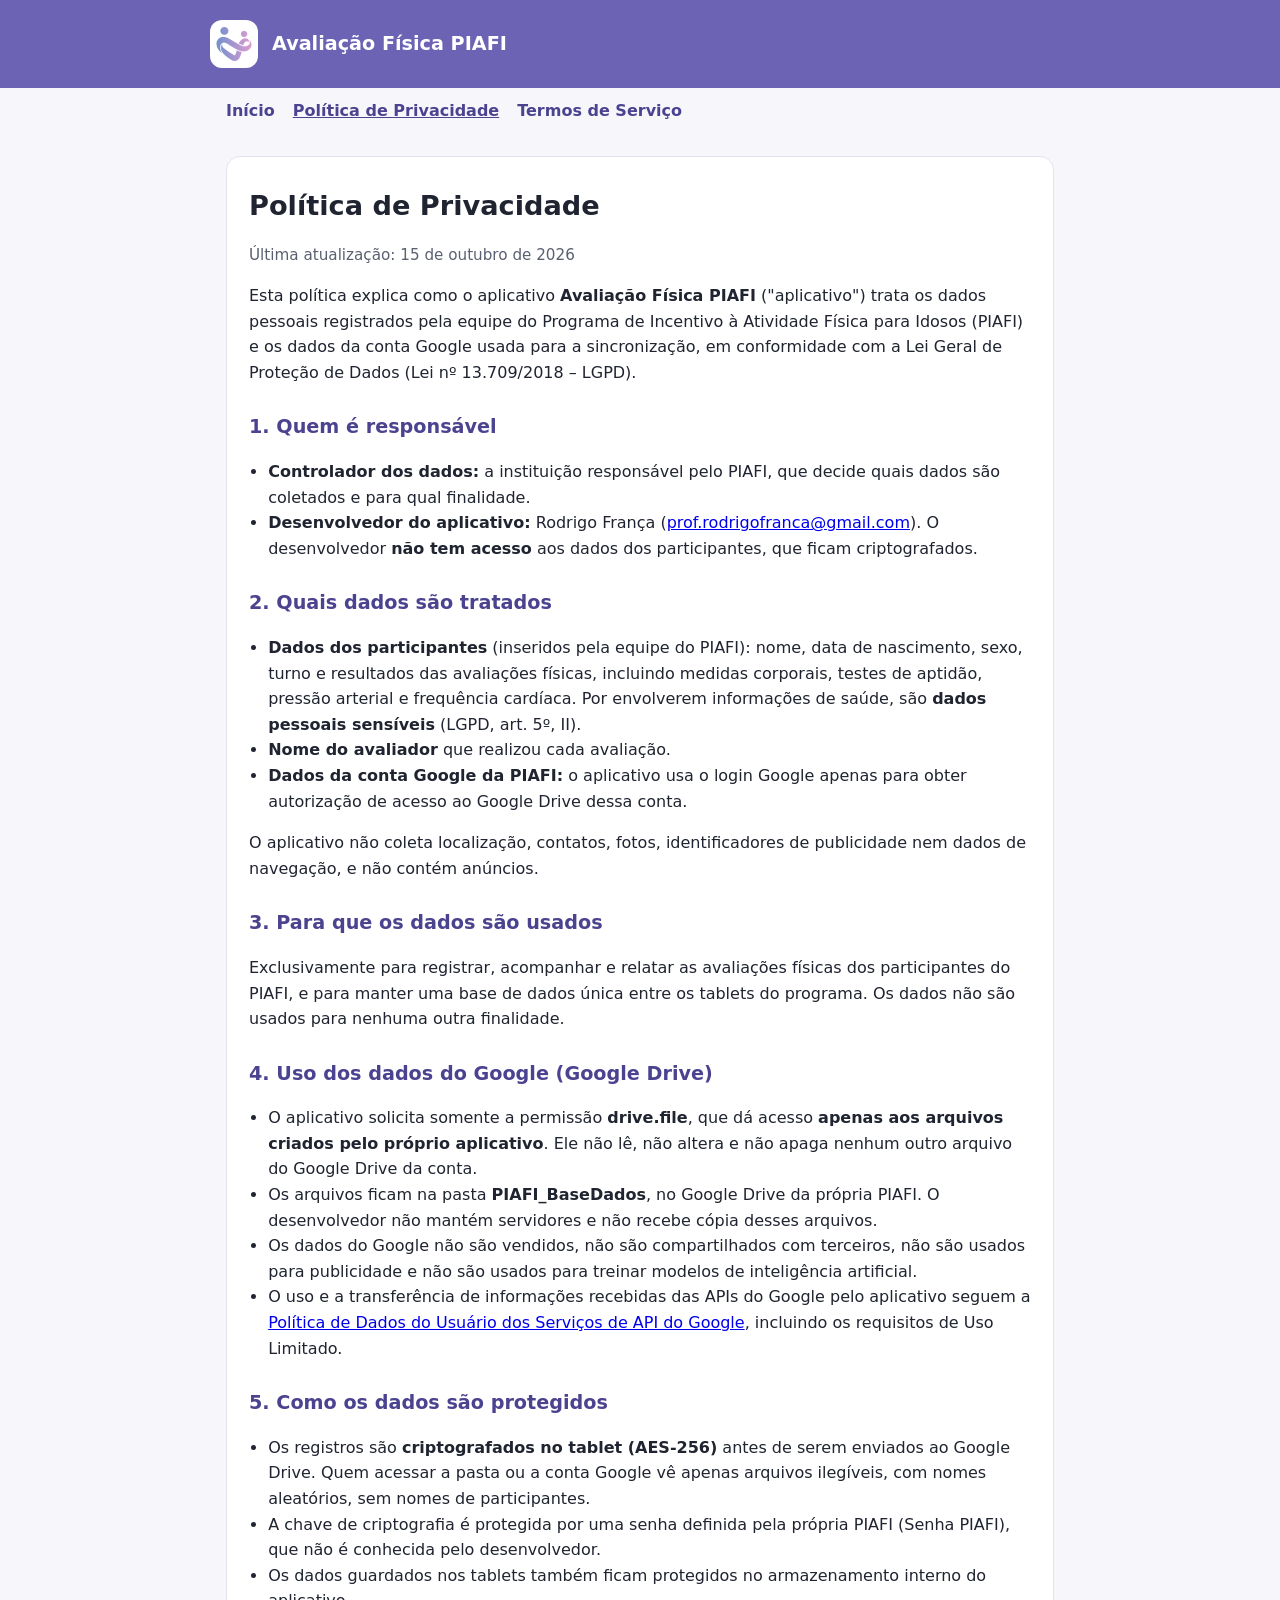
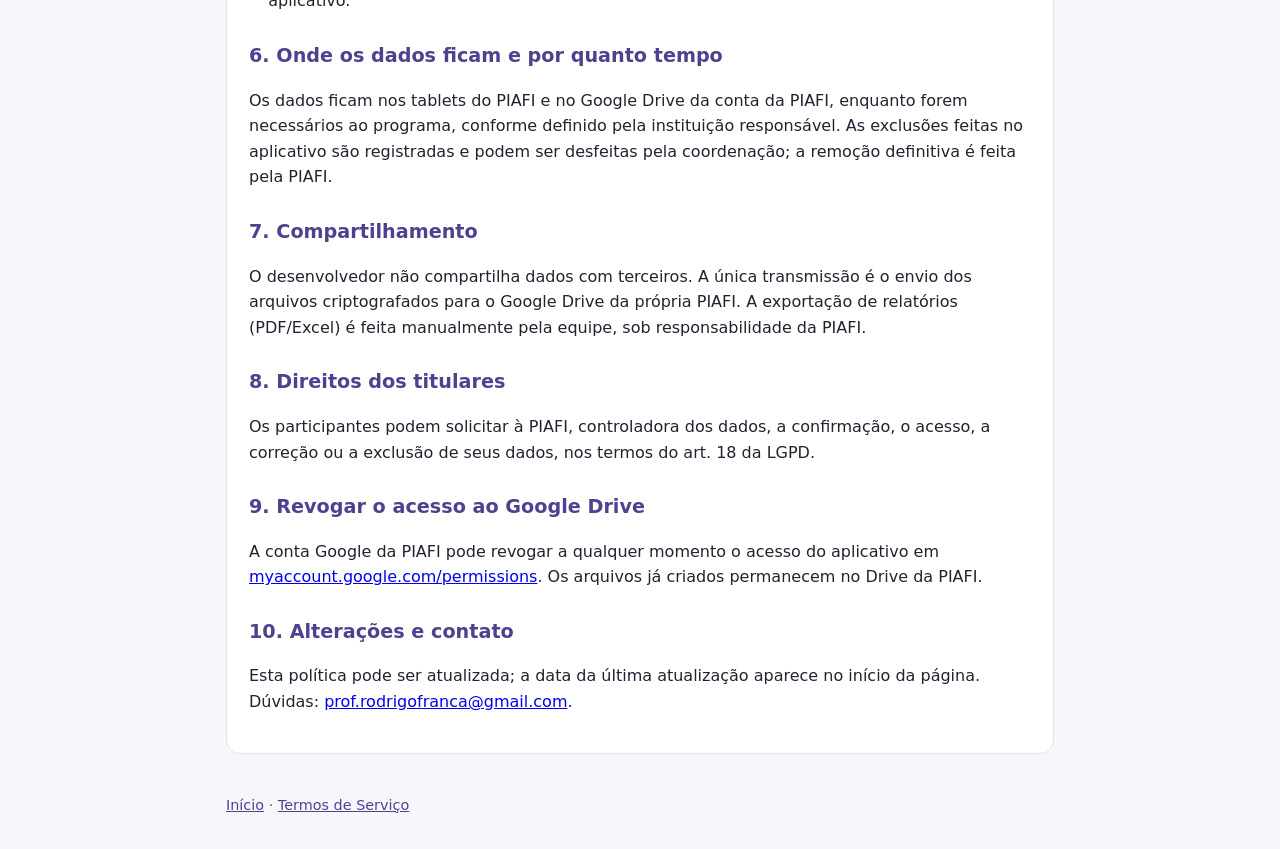
==== piafi/privacidade.html @ bf756bce "Site do app Avaliação Física PIAFI: início, privacidade e termos Co-Authored-By: Claude Opus 5.5 <no" ====
<!doctype html>
<html lang="pt-BR">
<head>
<meta charset="utf-8">
<meta name="viewport" content="width=device-width, initial-scale=1">
<title>Privacidade PIAFI</title>
<meta name="description" content="Política de Privacidade do aplicativo Avaliação Física PIAFI.">
<link rel="icon" href="icon.png">
<link rel="stylesheet" href="estilo.css">
</head>
<body>
<header><div class="barra"><img src="icon.png" alt=""><a href="index.html">Avaliação Física PIAFI</a></div></header>
<nav>
  <a href="index.html">Início</a>
  <a href="privacidade.html" aria-current="page">Política de Privacidade</a>
  <a href="termos.html">Termos de Serviço</a>
</nav>
<main>
  <div class="cartao">
    <h1>Política de Privacidade</h1>
    <p class="nota">Última atualização: 15 de outubro de 2026</p>

    <p>Esta política explica como o aplicativo <strong>Avaliação Física PIAFI</strong> ("aplicativo") trata os dados pessoais registrados pela equipe do Programa de Incentivo à Atividade Física para Idosos (PIAFI) e os dados da conta Google usada para a sincronização, em conformidade com a Lei Geral de Proteção de Dados (Lei nº 13.709/2018 – LGPD).</p>

    <h2>1. Quem é responsável</h2>
    <ul>
      <li><strong>Controlador dos dados:</strong> a instituição responsável pelo PIAFI, que decide quais dados são coletados e para qual finalidade.</li>
      <li><strong>Desenvolvedor do aplicativo:</strong> Rodrigo França (<a href="mailto:prof.rodrigofranca@gmail.com">prof.rodrigofranca@gmail.com</a>). O desenvolvedor <strong>não tem acesso</strong> aos dados dos participantes, que ficam criptografados.</li>
    </ul>

    <h2>2. Quais dados são tratados</h2>
    <ul>
      <li><strong>Dados dos participantes</strong> (inseridos pela equipe do PIAFI): nome, data de nascimento, sexo, turno e resultados das avaliações físicas, incluindo medidas corporais, testes de aptidão, pressão arterial e frequência cardíaca. Por envolverem informações de saúde, são <strong>dados pessoais sensíveis</strong> (LGPD, art. 5º, II).</li>
      <li><strong>Nome do avaliador</strong> que realizou cada avaliação.</li>
      <li><strong>Dados da conta Google da PIAFI:</strong> o aplicativo usa o login Google apenas para obter autorização de acesso ao Google Drive dessa conta.</li>
    </ul>
    <p>O aplicativo não coleta localização, contatos, fotos, identificadores de publicidade nem dados de navegação, e não contém anúncios.</p>

    <h2>3. Para que os dados são usados</h2>
    <p>Exclusivamente para registrar, acompanhar e relatar as avaliações físicas dos participantes do PIAFI, e para manter uma base de dados única entre os tablets do programa. Os dados não são usados para nenhuma outra finalidade.</p>

    <h2>4. Uso dos dados do Google (Google Drive)</h2>
    <ul>
      <li>O aplicativo solicita somente a permissão <strong>drive.file</strong>, que dá acesso <strong>apenas aos arquivos criados pelo próprio aplicativo</strong>. Ele não lê, não altera e não apaga nenhum outro arquivo do Google Drive da conta.</li>
      <li>Os arquivos ficam na pasta <strong>PIAFI_BaseDados</strong>, no Google Drive da própria PIAFI. O desenvolvedor não mantém servidores e não recebe cópia desses arquivos.</li>
      <li>Os dados do Google não são vendidos, não são compartilhados com terceiros, não são usados para publicidade e não são usados para treinar modelos de inteligência artificial.</li>
      <li>O uso e a transferência de informações recebidas das APIs do Google pelo aplicativo seguem a <a href="https://developers.google.com/terms/api-services-user-data-policy">Política de Dados do Usuário dos Serviços de API do Google</a>, incluindo os requisitos de Uso Limitado.</li>
    </ul>

    <h2>5. Como os dados são protegidos</h2>
    <ul>
      <li>Os registros são <strong>criptografados no tablet (AES-256)</strong> antes de serem enviados ao Google Drive. Quem acessar a pasta ou a conta Google vê apenas arquivos ilegíveis, com nomes aleatórios, sem nomes de participantes.</li>
      <li>A chave de criptografia é protegida por uma senha definida pela própria PIAFI (Senha PIAFI), que não é conhecida pelo desenvolvedor.</li>
      <li>Os dados guardados nos tablets também ficam protegidos no armazenamento interno do aplicativo.</li>
    </ul>

    <h2>6. Onde os dados ficam e por quanto tempo</h2>
    <p>Os dados ficam nos tablets do PIAFI e no Google Drive da conta da PIAFI, enquanto forem necessários ao programa, conforme definido pela instituição responsável. As exclusões feitas no aplicativo são registradas e podem ser desfeitas pela coordenação; a remoção definitiva é feita pela PIAFI.</p>

    <h2>7. Compartilhamento</h2>
    <p>O desenvolvedor não compartilha dados com terceiros. A única transmissão é o envio dos arquivos criptografados para o Google Drive da própria PIAFI. A exportação de relatórios (PDF/Excel) é feita manualmente pela equipe, sob responsabilidade da PIAFI.</p>

    <h2>8. Direitos dos titulares</h2>
    <p>Os participantes podem solicitar à PIAFI, controladora dos dados, a confirmação, o acesso, a correção ou a exclusão de seus dados, nos termos do art. 18 da LGPD.</p>

    <h2>9. Revogar o acesso ao Google Drive</h2>
    <p>A conta Google da PIAFI pode revogar a qualquer momento o acesso do aplicativo em <a href="https://myaccount.google.com/permissions">myaccount.google.com/permissions</a>. Os arquivos já criados permanecem no Drive da PIAFI.</p>

    <h2>10. Alterações e contato</h2>
    <p>Esta política pode ser atualizada; a data da última atualização aparece no início da página. Dúvidas: <a href="mailto:prof.rodrigofranca@gmail.com">prof.rodrigofranca@gmail.com</a>.</p>
  </div>
</main>
<footer>
  <a href="index.html">Início</a> · <a href="termos.html">Termos de Serviço</a>
</footer>
</body>
</html>
---- piafi/estilo.css ----
:root {
  --roxo: #6C63B5;
  --roxo-escuro: #4b4390;
  --texto: #1f2430;
  --suave: #5b6070;
  --fundo: #f7f7fb;
  --cartao: #ffffff;
  --borda: #e3e3ee;
}
@media (prefers-color-scheme: dark) {
  :root {
    --texto: #e9e9f2;
    --suave: #b4b6c4;
    --fundo: #15151d;
    --cartao: #1f1f2a;
    --borda: #33334a;
    --roxo: #9d95e6;
    --roxo-escuro: #c3bdf5;
  }
}
* { box-sizing: border-box; }
body {
  margin: 0;
  font-family: system-ui, -apple-system, "Segoe UI", Roboto, Arial, sans-serif;
  color: var(--texto);
  background: var(--fundo);
  line-height: 1.6;
}
header {
  background: var(--roxo);
  color: #fff;
  padding: 20px 16px;
}
header .barra { max-width: 860px; margin: 0 auto; display: flex; align-items: center; gap: 14px; }
header img { width: 48px; height: 48px; border-radius: 12px; background: #fff; }
header a { color: #fff; text-decoration: none; font-weight: 700; font-size: 1.2rem; }
nav { max-width: 860px; margin: 0 auto; padding: 10px 16px 0; display: flex; gap: 18px; flex-wrap: wrap; }
nav a { color: var(--roxo-escuro); font-weight: 600; text-decoration: none; }
nav a[aria-current="page"] { text-decoration: underline; }
main { max-width: 860px; margin: 0 auto; padding: 16px; }
.cartao { background: var(--cartao); border: 1px solid var(--borda); border-radius: 14px; padding: 22px 22px; margin: 16px 0; }
h1 { font-size: 1.7rem; margin: 0.2em 0 0.4em; }
h2 { font-size: 1.2rem; margin: 1.4em 0 0.4em; color: var(--roxo-escuro); }
.logo { display: block; width: 100%; max-width: 420px; height: auto; margin: 6px 0 14px; }
ul { padding-left: 1.2em; }
.nota { color: var(--suave); font-size: 0.95rem; }
footer { max-width: 860px; margin: 0 auto; padding: 8px 16px 32px; color: var(--suave); font-size: 0.9rem; }
footer a { color: var(--roxo-escuro); }
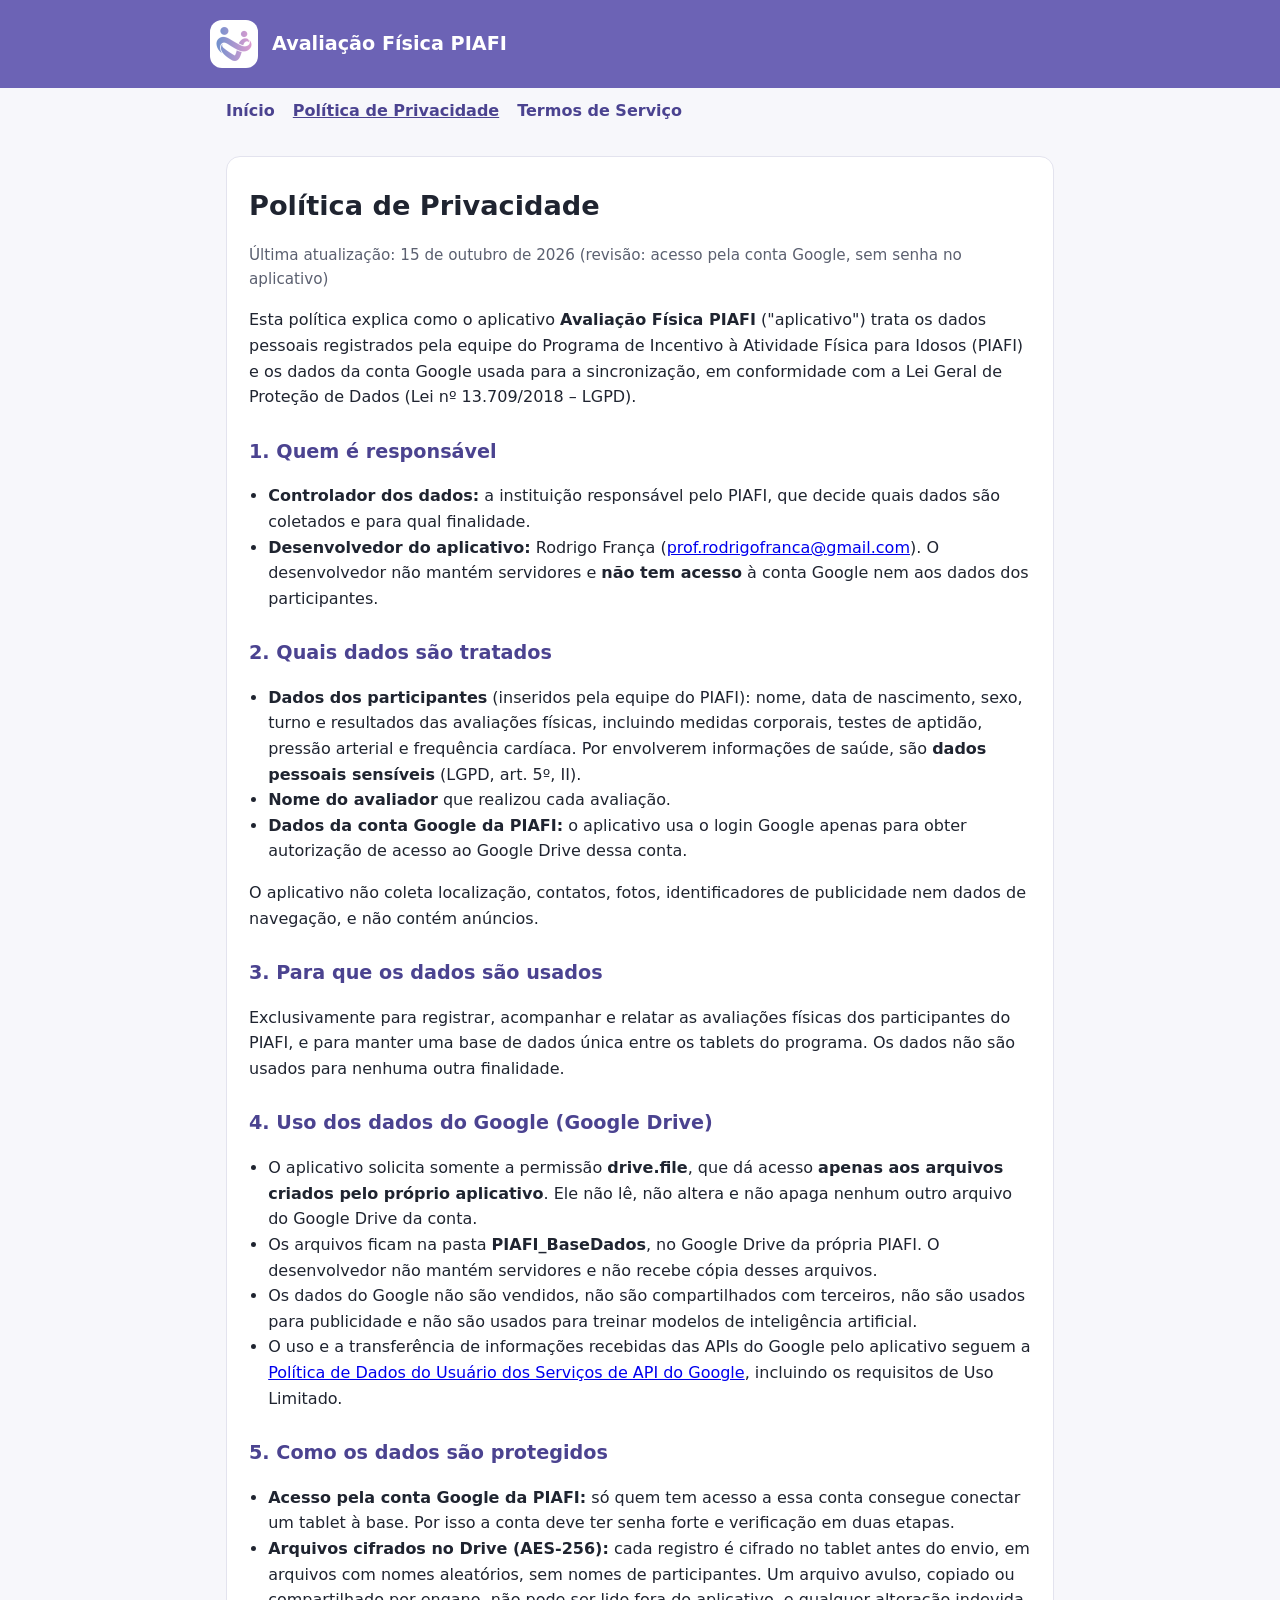
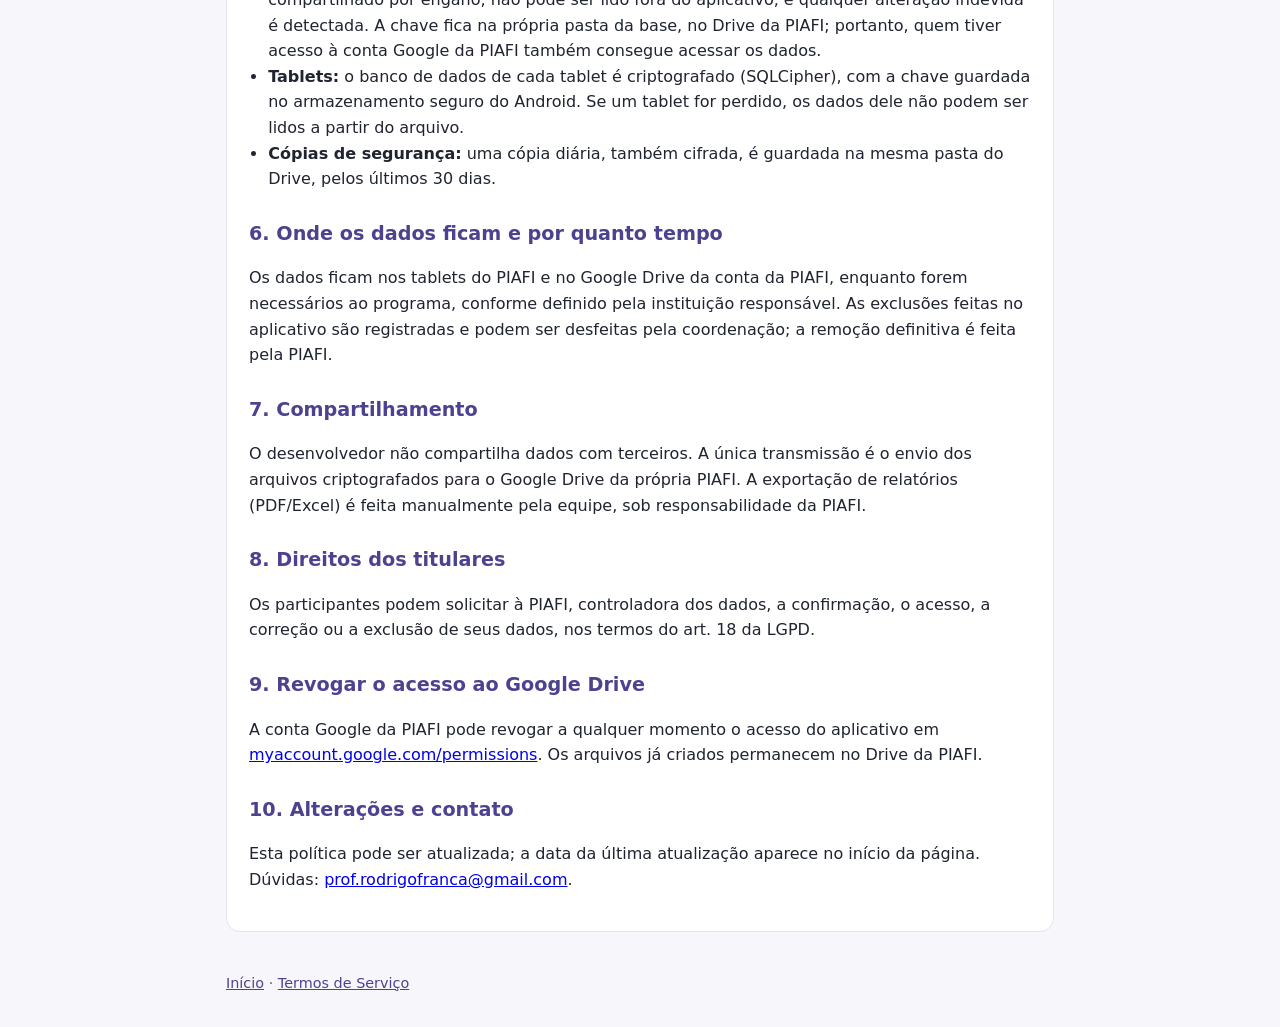
==== commit 5e695e5d: "Política e termos: acesso pela conta Google, sem senha no app Co-Authored-By: Claude Opus 5.5 <norep" ====
--- a/piafi/privacidade.html
+++ b/piafi/privacidade.html
@@ -18,14 +18,14 @@
 <main>
   <div class="cartao">
     <h1>Política de Privacidade</h1>
-    <p class="nota">Última atualização: 15 de outubro de 2026</p>
+    <p class="nota">Última atualização: 15 de outubro de 2026 (revisão: acesso pela conta Google, sem senha no aplicativo)</p>
 
     <p>Esta política explica como o aplicativo <strong>Avaliação Física PIAFI</strong> ("aplicativo") trata os dados pessoais registrados pela equipe do Programa de Incentivo à Atividade Física para Idosos (PIAFI) e os dados da conta Google usada para a sincronização, em conformidade com a Lei Geral de Proteção de Dados (Lei nº 13.709/2018 – LGPD).</p>
 
     <h2>1. Quem é responsável</h2>
     <ul>
       <li><strong>Controlador dos dados:</strong> a instituição responsável pelo PIAFI, que decide quais dados são coletados e para qual finalidade.</li>
-      <li><strong>Desenvolvedor do aplicativo:</strong> Rodrigo França (<a href="mailto:prof.rodrigofranca@gmail.com">prof.rodrigofranca@gmail.com</a>). O desenvolvedor <strong>não tem acesso</strong> aos dados dos participantes, que ficam criptografados.</li>
+      <li><strong>Desenvolvedor do aplicativo:</strong> Rodrigo França (<a href="mailto:prof.rodrigofranca@gmail.com">prof.rodrigofranca@gmail.com</a>). O desenvolvedor não mantém servidores e <strong>não tem acesso</strong> à conta Google nem aos dados dos participantes.</li>
     </ul>
 
     <h2>2. Quais dados são tratados</h2>
@@ -49,9 +49,10 @@
 
     <h2>5. Como os dados são protegidos</h2>
     <ul>
-      <li>Os registros são <strong>criptografados no tablet (AES-256)</strong> antes de serem enviados ao Google Drive. Quem acessar a pasta ou a conta Google vê apenas arquivos ilegíveis, com nomes aleatórios, sem nomes de participantes.</li>
-      <li>A chave de criptografia é protegida por uma senha definida pela própria PIAFI (Senha PIAFI), que não é conhecida pelo desenvolvedor.</li>
-      <li>Os dados guardados nos tablets também ficam protegidos no armazenamento interno do aplicativo.</li>
+      <li><strong>Acesso pela conta Google da PIAFI:</strong> só quem tem acesso a essa conta consegue conectar um tablet à base. Por isso a conta deve ter senha forte e verificação em duas etapas.</li>
+      <li><strong>Arquivos cifrados no Drive (AES-256):</strong> cada registro é cifrado no tablet antes do envio, em arquivos com nomes aleatórios, sem nomes de participantes. Um arquivo avulso, copiado ou compartilhado por engano, não pode ser lido fora do aplicativo, e qualquer alteração indevida é detectada. A chave fica na própria pasta da base, no Drive da PIAFI; portanto, quem tiver acesso à conta Google da PIAFI também consegue acessar os dados.</li>
+      <li><strong>Tablets:</strong> o banco de dados de cada tablet é criptografado (SQLCipher), com a chave guardada no armazenamento seguro do Android. Se um tablet for perdido, os dados dele não podem ser lidos a partir do arquivo.</li>
+      <li><strong>Cópias de segurança:</strong> uma cópia diária, também cifrada, é guardada na mesma pasta do Drive, pelos últimos 30 dias.</li>
     </ul>
 
     <h2>6. Onde os dados ficam e por quanto tempo</h2>
